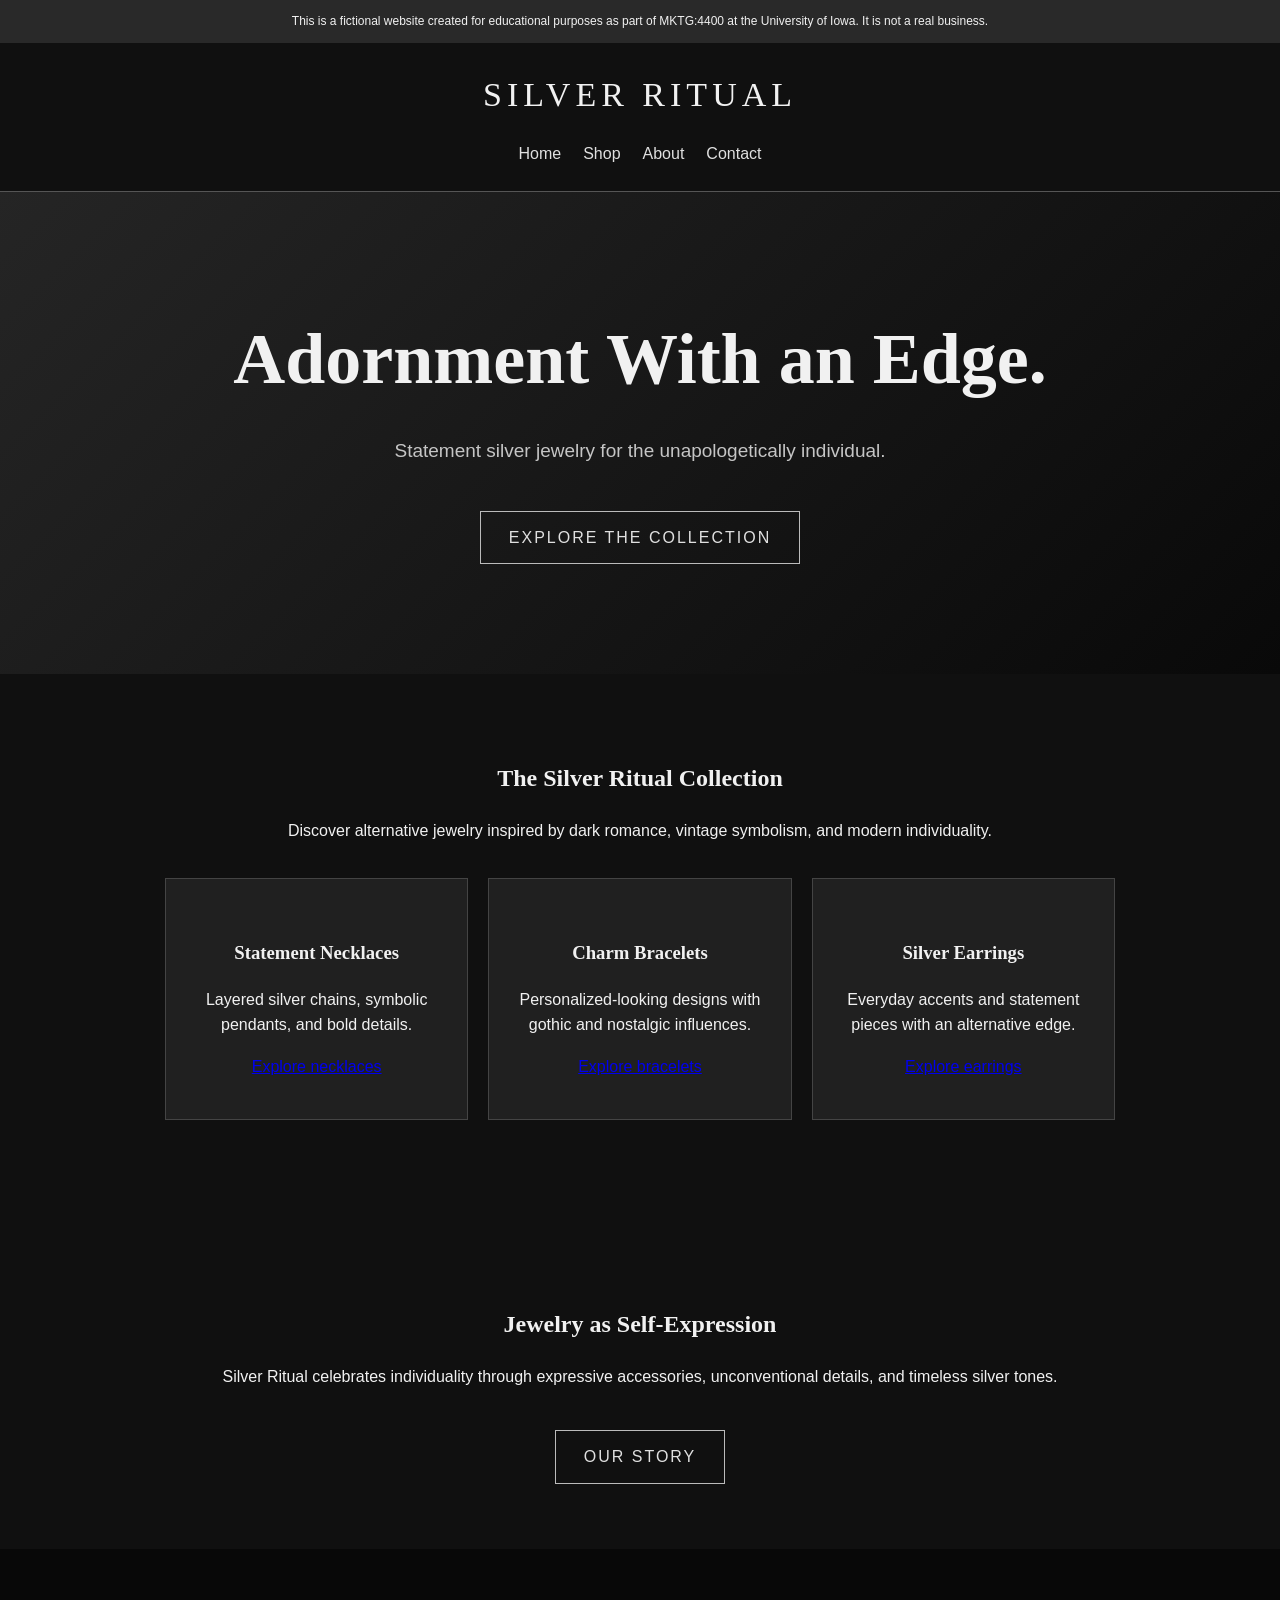
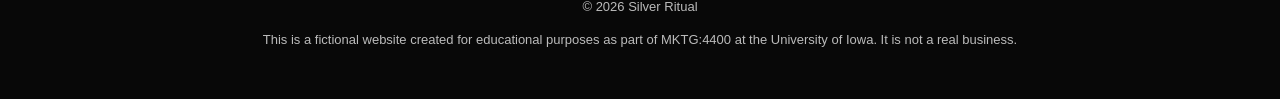
==== index.html @ bf71c83a "Create homepage with navigation, featured jewelry, and fictional-site notice This HTML file represen" ====
<!DOCTYPE html>
<html lang="en">
<head>
  <meta charset="UTF-8">
  <meta name="viewport" content="width=device-width, initial-scale=1.0">
  <title>Silver Ritual | Alternative Silver Jewelry</title>
  <meta name="description" content="Discover Silver Ritual, a fictional boutique featuring alternative silver jewelry, statement necklaces, charm bracelets, and earrings.">
  <style>
    * { box-sizing: border-box; }
    body {
      margin: 0;
      background: #101010;
      color: #f1f1f1;
      font-family: Arial, sans-serif;
      line-height: 1.6;
    }
    .notice {
      background: #292929;
      padding: 12px 20px;
      text-align: center;
      font-size: 12px;
    }
    header {
      padding: 25px 20px;
      text-align: center;
      border-bottom: 1px solid #555;
    }
    .logo {
      font-family: Georgia, serif;
      font-size: 34px;
      letter-spacing: 5px;
      margin: 0;
    }
    nav {
      display: flex;
      justify-content: center;
      flex-wrap: wrap;
      gap: 22px;
      margin-top: 18px;
    }
    nav a, .button {
      color: #e0e0e0;
      text-decoration: none;
    }
    nav a:hover { text-decoration: underline; }
    .hero {
      padding: 110px 20px;
      text-align: center;
      background: linear-gradient(135deg, #252525, #090909);
    }
    h1, h2 { font-family: Georgia, serif; }
    h1 { font-size: clamp(38px, 7vw, 72px); margin: 0; }
    .hero p { color: #c5c5c5; font-size: 19px; }
    .button {
      display: inline-block;
      margin-top: 25px;
      padding: 13px 28px;
      border: 1px solid #bbb;
      letter-spacing: 2px;
    }
    .button:hover { background: #ddd; color: #111; }
    section { padding: 65px 20px; text-align: center; }
    .collection {
      display: grid;
      grid-template-columns: repeat(auto-fit, minmax(200px, 1fr));
      gap: 20px;
      max-width: 950px;
      margin: 35px auto;
    }
    .item {
      background: #202020;
      padding: 40px 20px;
      border: 1px solid #444;
    }
    .item h3 { font-family: Georgia, serif; }
    footer {
      padding: 35px 20px;
      background: #080808;
      text-align: center;
      color: #bbb;
      font-size: 13px;
    }
  </style>
</head>
<body>

<div class="notice">This is a fictional website created for educational purposes as part of MKTG:4400 at the University of Iowa. It is not a real business.</div>

<header>
  <p class="logo">SILVER RITUAL</p>
  <nav>
    <a href="index.html">Home</a>
    <a href="shop.html">Shop</a>
    <a href="about.html">About</a>
    <a href="contact.html">Contact</a>
  </nav>
</header>

<main>
  <div class="hero">
    <h1>Adornment With an Edge.</h1>
    <p>Statement silver jewelry for the unapologetically individual.</p>
    <a class="button" href="shop.html">EXPLORE THE COLLECTION</a>
  </div>

  <section>
    <h2>The Silver Ritual Collection</h2>
    <p>Discover alternative jewelry inspired by dark romance, vintage symbolism, and modern individuality.</p>

    <div class="collection">
      <div class="item">
        <h3>Statement Necklaces</h3>
        <p>Layered silver chains, symbolic pendants, and bold details.</p>
        <a href="shop.html">Explore necklaces</a>
      </div>
      <div class="item">
        <h3>Charm Bracelets</h3>
        <p>Personalized-looking designs with gothic and nostalgic influences.</p>
        <a href="shop.html">Explore bracelets</a>
      </div>
      <div class="item">
        <h3>Silver Earrings</h3>
        <p>Everyday accents and statement pieces with an alternative edge.</p>
        <a href="shop.html">Explore earrings</a>
      </div>
    </div>
  </section>

  <section>
    <h2>Jewelry as Self-Expression</h2>
    <p>Silver Ritual celebrates individuality through expressive accessories, unconventional details, and timeless silver tones.</p>
    <a class="button" href="about.html">OUR STORY</a>
  </section>
</main>

<footer>
  <p>© 2026 Silver Ritual</p>
  <p>This is a fictional website created for educational purposes as part of MKTG:4400 at the University of Iowa. It is not a real business.</p>
</footer>

</body>
</html>
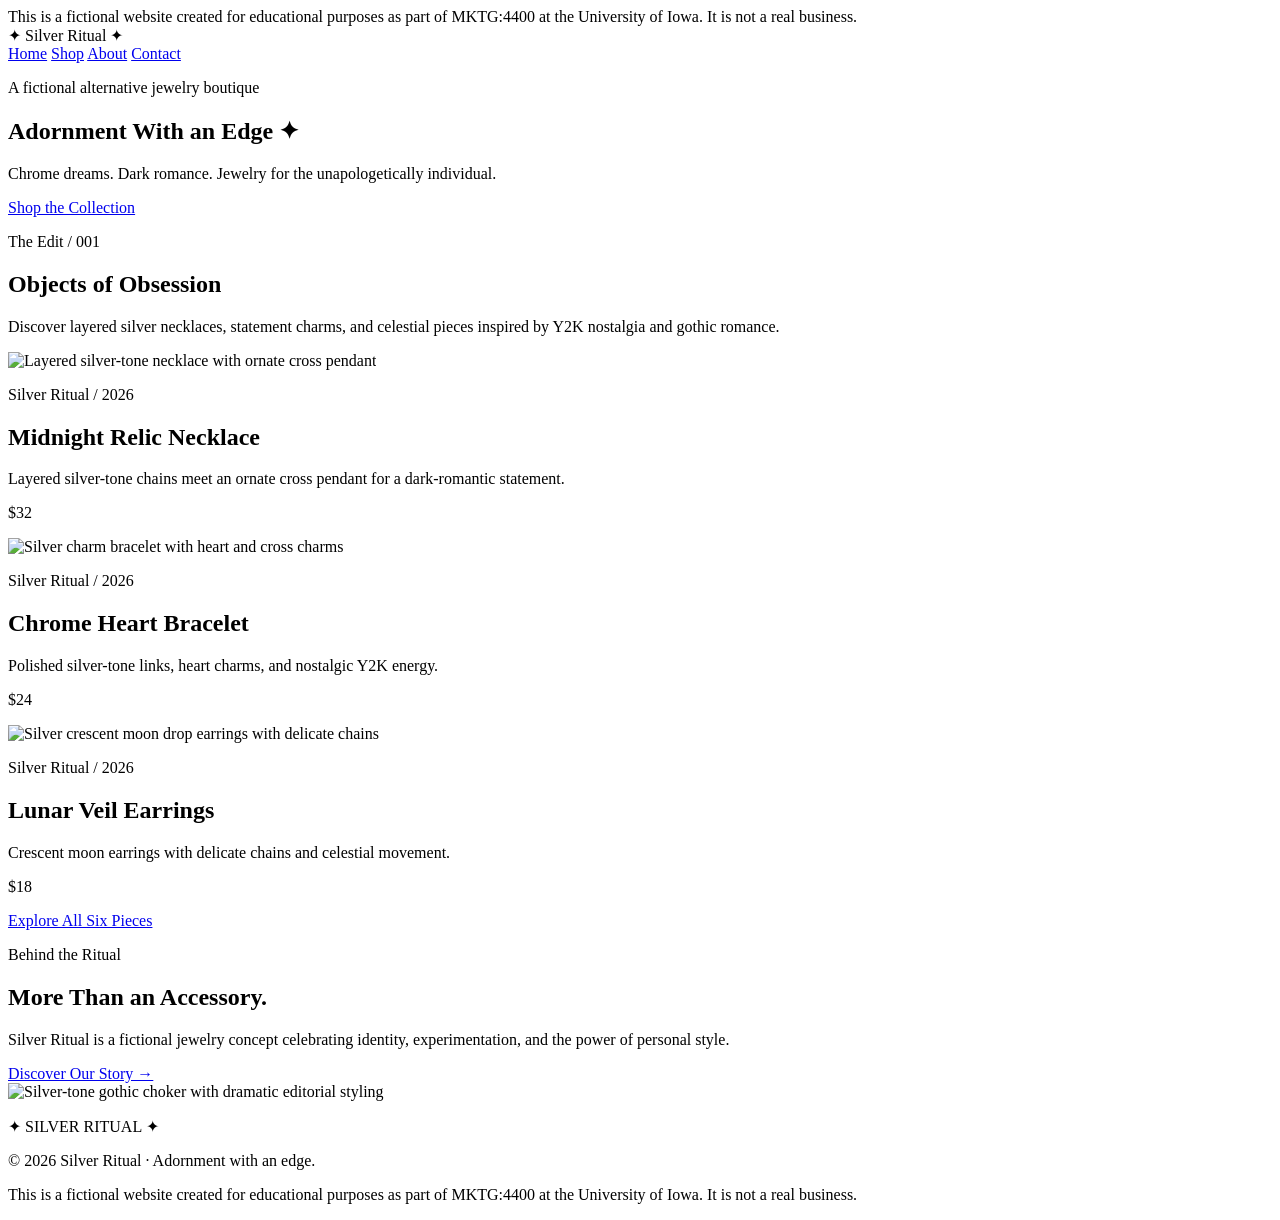
==== commit e86eed40: "Redesign homepage with Y2K styling to strengthen brand identity Updated the HTML structure and styli" ====
--- a/index.html
+++ b/index.html
@@ -3,94 +3,19 @@
 <html lang="en">
 <head>
   <meta charset="UTF-8">
-  <meta name="viewport" content="width=device-width, initial-scale=1.0">
+  <meta name="viewport" content="width=device-width, initial-scale=1">
   <title>Silver Ritual | Alternative Silver Jewelry</title>
-  <meta name="description" content="Discover Silver Ritual, a fictional boutique featuring alternative silver jewelry, statement necklaces, charm bracelets, and earrings.">
-  <style>
-    * { box-sizing: border-box; }
-    body {
-      margin: 0;
-      background: #101010;
-      color: #f1f1f1;
-      font-family: Arial, sans-serif;
-      line-height: 1.6;
-    }
-    .notice {
-      background: #292929;
-      padding: 12px 20px;
-      text-align: center;
-      font-size: 12px;
-    }
-    header {
-      padding: 25px 20px;
-      text-align: center;
-      border-bottom: 1px solid #555;
-    }
-    .logo {
-      font-family: Georgia, serif;
-      font-size: 34px;
-      letter-spacing: 5px;
-      margin: 0;
-    }
-    nav {
-      display: flex;
-      justify-content: center;
-      flex-wrap: wrap;
-      gap: 22px;
-      margin-top: 18px;
-    }
-    nav a, .button {
-      color: #e0e0e0;
-      text-decoration: none;
-    }
-    nav a:hover { text-decoration: underline; }
-    .hero {
-      padding: 110px 20px;
-      text-align: center;
-      background: linear-gradient(135deg, #252525, #090909);
-    }
-    h1, h2 { font-family: Georgia, serif; }
-    h1 { font-size: clamp(38px, 7vw, 72px); margin: 0; }
-    .hero p { color: #c5c5c5; font-size: 19px; }
-    .button {
-      display: inline-block;
-      margin-top: 25px;
-      padding: 13px 28px;
-      border: 1px solid #bbb;
-      letter-spacing: 2px;
-    }
-    .button:hover { background: #ddd; color: #111; }
-    section { padding: 65px 20px; text-align: center; }
-    .collection {
-      display: grid;
-      grid-template-columns: repeat(auto-fit, minmax(200px, 1fr));
-      gap: 20px;
-      max-width: 950px;
-      margin: 35px auto;
-    }
-    .item {
-      background: #202020;
-      padding: 40px 20px;
-      border: 1px solid #444;
-    }
-    .item h3 { font-family: Georgia, serif; }
-    footer {
-      padding: 35px 20px;
-      background: #080808;
-      text-align: center;
-      color: #bbb;
-      font-size: 13px;
-    }
-  </style>
+  <meta name="description" content="Discover Silver Ritual, a fictional gothic Y2K jewelry boutique featuring silver necklaces, charm bracelets, and statement earrings.">
+  <link rel="stylesheet" href="style.css">
 </head>
 <body>
 
 <div class="notice">This is a fictional website created for educational purposes as part of MKTG:4400 at the University of Iowa. It is not a real business.</div>
 
-<header>
-  <p class="logo">SILVER RITUAL</p>
-  <nav>
-    <a href="index.html">Home</a>
+<header class="mast">
+  <div class="brand">✦ Silver Ritual ✦</div>
+  <nav class="nav" aria-label="Main navigation">
+    <a href="index.html" aria-current="page">Home</a>
     <a href="shop.html">Shop</a>
     <a href="about.html">About</a>
     <a href="contact.html">Contact</a>
@@ -98,45 +23,64 @@
 </header>
 
 <main>
-  <div class="hero">
-    <h1>Adornment With an Edge.</h1>
-    <p>Statement silver jewelry for the unapologetically individual.</p>
-    <a class="button" href="shop.html">EXPLORE THE COLLECTION</a>
-  </div>
-
-  <section>
-    <h2>The Silver Ritual Collection</h2>
-    <p>Discover alternative jewelry inspired by dark romance, vintage symbolism, and modern individuality.</p>
-
-    <div class="collection">
-      <div class="item">
-        <h3>Statement Necklaces</h3>
-        <p>Layered silver chains, symbolic pendants, and bold details.</p>
-        <a href="shop.html">Explore necklaces</a>
-      </div>
-      <div class="item">
-        <h3>Charm Bracelets</h3>
-        <p>Personalized-looking designs with gothic and nostalgic influences.</p>
-        <a href="shop.html">Explore bracelets</a>
-      </div>
-      <div class="item">
-        <h3>Silver Earrings</h3>
-        <p>Everyday accents and statement pieces with an alternative edge.</p>
-        <a href="shop.html">Explore earrings</a>
-      </div>
+  <section class="hero">
+    <div>
+      <p class="eyebrow">A fictional alternative jewelry boutique</p>
+      <h1>Adornment With an Edge ✦</h1>
+      <p>Chrome dreams. Dark romance. Jewelry for the unapologetically individual.</p>
+      <a class="btn" href="shop.html">Shop the Collection</a>
     </div>
   </section>
 
-  <section>
-    <h2>Jewelry as Self-Expression</h2>
-    <p>Silver Ritual celebrates individuality through expressive accessories, unconventional details, and timeless silver tones.</p>
-    <a class="button" href="about.html">OUR STORY</a>
+  <section class="container center">
+    <p class="eyebrow">The Edit / 001</p>
+    <h2>Objects of Obsession</h2>
+    <p class="lead">Discover layered silver necklaces, statement charms, and celestial pieces inspired by Y2K nostalgia and gothic romance.</p>
+
+    <div class="grid">
+      <article class="card">
+        <img src="images/midnight-relic.svg" alt="Layered silver-tone necklace with ornate cross pendant">
+        <p class="tag">Silver Ritual / 2026</p>
+        <h2>Midnight Relic Necklace</h2>
+        <p>Layered silver-tone chains meet an ornate cross pendant for a dark-romantic statement.</p>
+        <p class="price">$32</p>
+      </article>
+
+      <article class="card">
+        <img src="images/chrome-heart.svg" alt="Silver charm bracelet with heart and cross charms">
+        <p class="tag">Silver Ritual / 2026</p>
+        <h2>Chrome Heart Bracelet</h2>
+        <p>Polished silver-tone links, heart charms, and nostalgic Y2K energy.</p>
+        <p class="price">$24</p>
+      </article>
+
+      <article class="card">
+        <img src="images/lunar-veil.svg" alt="Silver crescent moon drop earrings with delicate chains">
+        <p class="tag">Silver Ritual / 2026</p>
+        <h2>Lunar Veil Earrings</h2>
+        <p>Crescent moon earrings with delicate chains and celestial movement.</p>
+        <p class="price">$18</p>
+      </article>
+    </div>
+
+    <p><a class="btn" href="shop.html">Explore All Six Pieces</a></p>
+  </section>
+
+  <section class="container feature">
+    <div class="panel">
+      <p class="eyebrow">Behind the Ritual</p>
+      <h2>More Than an Accessory.</h2>
+      <p>Silver Ritual is a fictional jewelry concept celebrating identity, experimentation, and the power of personal style.</p>
+      <a class="link" href="about.html">Discover Our Story →</a>
+    </div>
+    <img src="images/silver-thorn.svg" alt="Silver-tone gothic choker with dramatic editorial styling">
   </section>
 </main>
 
-<footer>
-  <p>© 2026 Silver Ritual</p>
-  <p>This is a fictional website created for educational purposes as part of MKTG:4400 at the University of Iowa. It is not a real business.</p>
+<footer class="footer">
+  <p>✦ SILVER RITUAL ✦</p>
+  <p>© 2026 Silver Ritual · Adornment with an edge.</p>
+  <p class="footnotice">This is a fictional website created for educational purposes as part of MKTG:4400 at the University of Iowa. It is not a real business.</p>
 </footer>
 
 </body>
